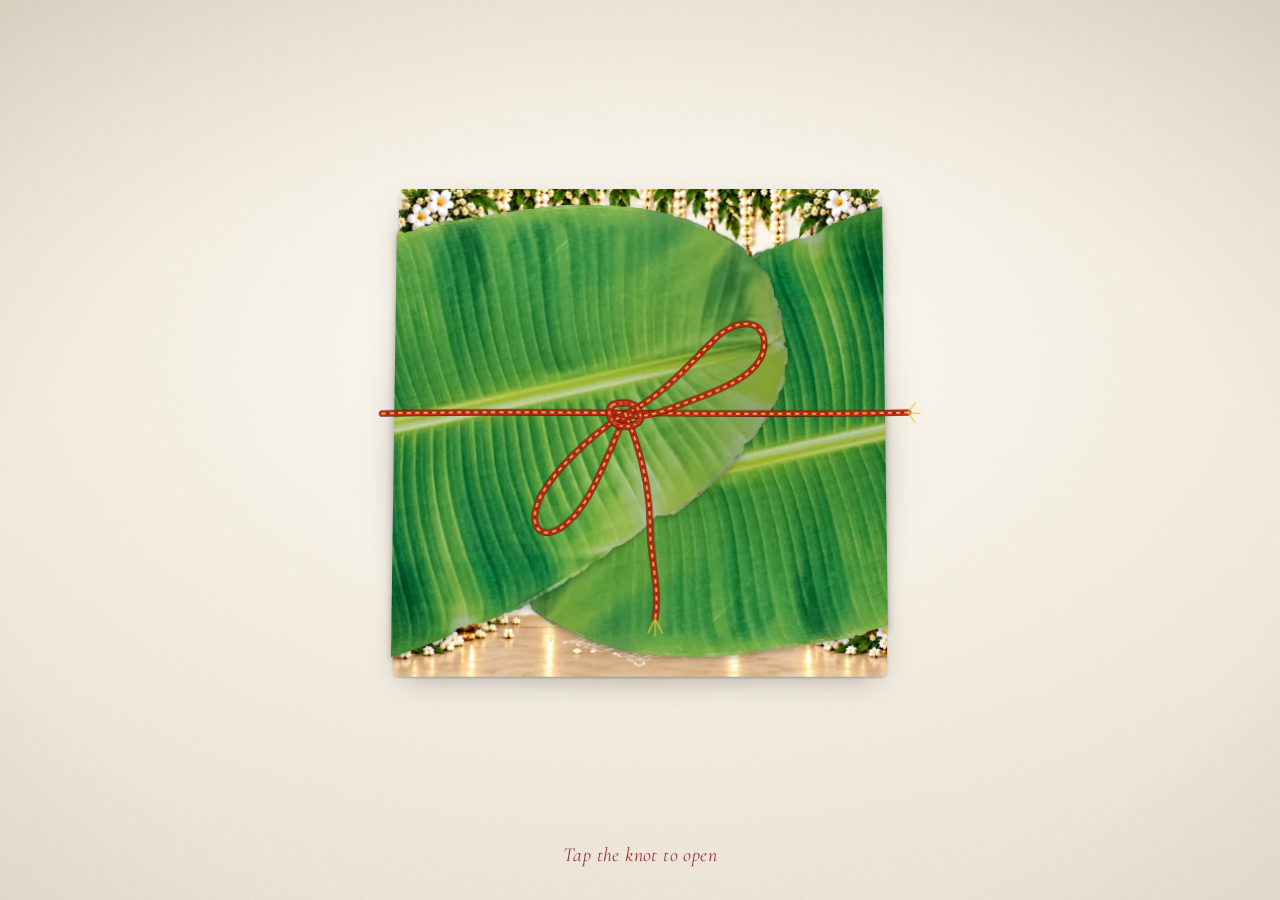
==== index.html @ e2e1586f "Banana-leaf wedding invitation Wrapped-leaf landing state with a red-and-yellow thread bow; tapping " ====
<!doctype html>
<html lang="en">
<head>
<meta charset="utf-8">
<meta name="viewport" content="width=device-width, initial-scale=1, viewport-fit=cover">
<title>Shruti &amp; Rahul · Wedding Invitation</title>
<meta name="description" content="Wedding invitation of Shruti and Rahul, Friday 20th November 2026, Sumati Gurjar Bhavan, Chembur, Mumbai">
<meta name="robots" content="noindex, nofollow, noarchive, nosnippet">
<meta name="theme-color" content="#efe7d8">
<link rel="icon" href="data:image/svg+xml,%3Csvg xmlns='http://www.w3.org/2000/svg' viewBox='0 0 100 100'%3E%3Ctext y='.9em' font-size='90'%3E%F0%9F%8C%BF%3C/text%3E%3C/svg%3E">
<link rel="preload" as="image" href="assets/lobe.webp">
<link rel="preload" as="image" href="assets/lobe_r.webp">
<link rel="preload" as="image" href="assets/card1.jpg">
<link rel="preconnect" href="https://fonts.googleapis.com">
<link rel="preconnect" href="https://fonts.gstatic.com" crossorigin>
<link href="https://fonts.googleapis.com/css2?family=Cormorant+Garamond:ital,wght@0,500;0,600;1,500&display=swap" rel="stylesheet">
<link rel="stylesheet" href="styles.css">
</head>
<body>

<main class="scene" id="scene">
  <div class="stage" id="stage">
    <div class="shadow" aria-hidden="true"></div>

    <div class="wrap" id="wrap" role="button" tabindex="0" aria-label="Open the invitation">
      <!-- banana leaf: base behind the card, two folding lobes -->
      <div class="leaf" aria-hidden="true">
        <div class="base"></div>
        <div class="flap flap-r" id="flapR"><img src="assets/lobe_r.webp" alt="" draggable="false"></div>
        <div class="flap flap-l" id="flapL"><img src="assets/lobe.webp" alt="" draggable="false"></div>
      </div>

      <!-- the invitation: card 1 on the front, card 2 on the back -->
      <div class="card" id="card">
        <div class="face front">
          <img src="assets/card1.jpg" draggable="false"
               alt="Smt. Mahalakshmi and Shri Ravinarayan request your gracious presence to celebrate and bless the wedding of their daughter Sow. Shruti (grand daughter of late Smt. Lakshmi and Shri P. N. Seshan, and late Smt. Alamelu and Shri C. N. Vaidyanathan) with Chi. Rahul (son of Smt. Usha and Shri Rangilal Jaiswal).">
        </div>
        <div class="face back">
          <img src="assets/card2.jpg" draggable="false" loading="lazy"
               alt="On Friday, 20th November 2026 at Sumati Gurjar Bhavan, Sant Vershaw Kakkaya Marg, opposite Sushrut Hospital, Swastik Park, Chembur, Mumbai 400071. Muhurtham: Abhijit Lagnam 12:15 to 1:00 pm. Reception: 6:30 pm to 10:00 pm. With best compliments from Rashmi and Shanker.">
        </div>
      </div>

      <!-- the red and yellow thread with its bow -->
      <svg class="tie" id="tie" viewBox="-300 0 1600 1000" aria-hidden="true" focusable="false">

        <g class="rope loose loose-l">
          <path class="rim"  d="M 0 468 C -60 470 -110 520 -150 560 C -200 610 -260 600 -270 640 C -280 690 -230 700 -200 660"/>
          <path class="red"  d="M 0 468 C -60 470 -110 520 -150 560 C -200 610 -260 600 -270 640 C -280 690 -230 700 -200 660"/>
          <path class="twist" d="M 0 468 C -60 470 -110 520 -150 560 C -200 610 -260 600 -270 640 C -280 690 -230 700 -200 660"/>
          <path class="twist2" d="M 0 468 C -60 470 -110 520 -150 560 C -200 610 -260 600 -270 640 C -280 690 -230 700 -200 660"/>
          <g class="fray" transform="translate(-200 660)">
            <path d="M0 0 l-14 24 M0 0 l2 30 M0 0 l16 22"/>
          </g>
        </g>

        <g class="rope loose loose-r">
          <path class="rim"  d="M 1000 472 C 1060 470 1100 430 1140 400 C 1190 360 1240 400 1230 450 C 1220 500 1180 520 1210 560"/>
          <path class="red"  d="M 1000 472 C 1060 470 1100 430 1140 400 C 1190 360 1240 400 1230 450 C 1220 500 1180 520 1210 560"/>
          <path class="twist" d="M 1000 472 C 1060 470 1100 430 1140 400 C 1190 360 1240 400 1230 450 C 1220 500 1180 520 1210 560"/>
          <path class="twist2" d="M 1000 472 C 1060 470 1100 430 1140 400 C 1190 360 1240 400 1230 450 C 1220 500 1180 520 1210 560"/>
          <g class="fray" transform="translate(1210 560)">
            <path d="M0 0 l-12 26 M0 0 l6 30 M0 0 l20 18"/>
          </g>
        </g>

        <g class="rope band">
          <path class="rim"  d="M -20 470 C 300 462 700 476 1040 468"/>
          <path class="red"  d="M -20 470 C 300 462 700 476 1040 468"/>
          <path class="twist" d="M -20 470 C 300 462 700 476 1040 468"/>
          <path class="twist2" d="M -20 470 C 300 462 700 476 1040 468"/>
          <g class="fray" transform="translate(1040 468)">
            <path d="M0 0 l16 -20 M0 0 l24 2 M0 0 l14 20"/>
          </g>
        </g>

        <g class="bow">
          <g class="rope loop loop-a">
            <path class="rim"  d="M 470 470 C 540 440 600 370 650 320 C 700 270 760 280 750 340 C 740 400 640 430 560 460 C 520 475 490 480 470 470"/>
            <path class="red"  d="M 470 470 C 540 440 600 370 650 320 C 700 270 760 280 750 340 C 740 400 640 430 560 460 C 520 475 490 480 470 470"/>
            <path class="twist" d="M 470 470 C 540 440 600 370 650 320 C 700 270 760 280 750 340 C 740 400 640 430 560 460 C 520 475 490 480 470 470"/>
          <path class="twist2" d="M 470 470 C 540 440 600 370 650 320 C 700 270 760 280 750 340 C 740 400 640 430 560 460 C 520 475 490 480 470 470"/>
          </g>
          <g class="rope loop loop-b">
            <path class="rim"  d="M 470 470 C 420 500 350 560 310 620 C 270 680 290 730 340 700 C 390 670 420 590 450 520 C 460 495 470 480 470 470"/>
            <path class="red"  d="M 470 470 C 420 500 350 560 310 620 C 270 680 290 730 340 700 C 390 670 420 590 450 520 C 460 495 470 480 470 470"/>
            <path class="twist" d="M 470 470 C 420 500 350 560 310 620 C 270 680 290 730 340 700 C 390 670 420 590 450 520 C 460 495 470 480 470 470"/>
          <path class="twist2" d="M 470 470 C 420 500 350 560 310 620 C 270 680 290 730 340 700 C 390 670 420 590 450 520 C 460 495 470 480 470 470"/>
          </g>
          <g class="rope tail">
            <path class="rim"  d="M 470 470 C 500 540 520 620 520 700 C 520 760 540 820 530 880"/>
            <path class="red"  d="M 470 470 C 500 540 520 620 520 700 C 520 760 540 820 530 880"/>
            <path class="twist" d="M 470 470 C 500 540 520 620 520 700 C 520 760 540 820 530 880"/>
          <path class="twist2" d="M 470 470 C 500 540 520 620 520 700 C 520 760 540 820 530 880"/>
            <g class="fray" transform="translate(530 880)">
              <path d="M0 0 l-14 28 M0 0 l0 34 M0 0 l14 28"/>
            </g>
          </g>
          <g class="rope knot">
            <path class="rim"  d="M 445 452 C 470 445 495 448 500 470 C 505 492 480 500 458 494 C 438 488 432 462 445 452 Z"/>
            <path class="red"  d="M 445 452 C 470 445 495 448 500 470 C 505 492 480 500 458 494 C 438 488 432 462 445 452 Z"/>
            <path class="twist" d="M 445 452 C 470 445 495 448 500 470 C 505 492 480 500 458 494 C 438 488 432 462 445 452 Z"/>
          <path class="twist2" d="M 445 452 C 470 445 495 448 500 470 C 505 492 480 500 458 494 C 438 488 432 462 445 452 Z"/>
          </g>
          <!-- generous invisible hit area over the bow -->
          <circle class="hit" cx="480" cy="480" r="260"/>
        </g>
      </svg>
    </div>
  </div>

  <p class="hint" id="hint" aria-live="polite">Tap the knot to open</p>

  <div class="controls" id="controls" hidden>
    <button type="button" class="btn" id="turnBtn">Turn the card over</button>
    <button type="button" class="btn ghost" id="closeBtn" aria-label="Wrap the invitation again">Wrap it again</button>
  </div>
</main>

<script src="main.js" defer></script>
</body>
</html>
---- styles.css ----
/* ------------------------------------------------------------------
   Banana-leaf wedding invitation
   The whole scene is sized from --w, the width of the (square) card.
   ------------------------------------------------------------------ */
:root {
  --w: min(88vw, 58vh);
  --leaf-top: 4%;
  --leaf-h: 92%;
  --flap-w: 86%;

  --paper: #efe7d8;
  --paper-2: #e6dcc8;
  --ink: #8d1a1f;
  --ink-soft: #6b4a3a;

  --t-flap: 1.15s;
  --ease-fold: cubic-bezier(.45, .05, .2, 1);
}
@media (min-aspect-ratio: 5/4) {
  :root { --w: min(38vw, 66vh); --flap-w: 80%; }
}
@media (min-aspect-ratio: 5/4) and (max-height: 520px) {
  :root { --w: min(38vw, 72vh); }
}

* { box-sizing: border-box; margin: 0; padding: 0; }
html, body { height: 100%; }
body {
  font-family: "Cormorant Garamond", "Iowan Old Style", Georgia, serif;
  color: var(--ink-soft);
  background-color: var(--paper);
  background-image:
    radial-gradient(120% 100% at 50% 40%, rgba(255, 252, 244, .9), rgba(255, 252, 244, 0) 60%),
    radial-gradient(90% 80% at 50% 60%, rgba(0, 0, 0, 0) 55%, rgba(80, 60, 30, .16) 100%),
    url("data:image/svg+xml;utf8,<svg xmlns='http://www.w3.org/2000/svg' width='220' height='220'><filter id='n'><feTurbulence type='fractalNoise' baseFrequency='.9' numOctaves='3' stitchTiles='stitch'/><feColorMatrix type='saturate' values='0'/></filter><rect width='220' height='220' filter='url(%23n)' opacity='.16'/></svg>");
  overflow: hidden;
  -webkit-font-smoothing: antialiased;
  -webkit-tap-highlight-color: transparent;
  user-select: none;
}

.scene {
  position: fixed; inset: 0;
  display: grid;
  grid-template-rows: 1fr auto auto;
  justify-items: center;
  align-items: center;
  padding: 3vh 0 2vh;
  gap: 1.2vh;
}

/* ---------- stage: perspective + entrance ---------- */
.stage {
  position: relative;
  width: var(--w);
  height: var(--w);
  perspective: calc(var(--w) * 3.2);
  perspective-origin: 50% 40%;
  opacity: 0;
  transform: translateY(4vh) scale(.94);
  animation: arrive 1.3s cubic-bezier(.2, .8, .2, 1) .15s forwards;
}
@keyframes arrive { to { opacity: 1; transform: none; } }

.shadow {
  position: absolute; left: 50%; top: 54%;
  width: 104%; height: 92%;
  transform: translate(-50%, -50%);
  border-radius: 50% / 40%;
  background: radial-gradient(ellipse at center, rgba(40, 30, 10, .42), rgba(40, 30, 10, .18) 55%, rgba(40, 30, 10, 0) 78%);
  filter: blur(calc(var(--w) * .035));
  transition: width var(--t-flap) var(--ease-fold) .35s, opacity .8s;
  pointer-events: none;
}
.open .shadow { width: 250%; opacity: .75; }

/* ---------- wrap: the 3D group ---------- */
.wrap {
  position: absolute; inset: 0;
  transform-style: preserve-3d;
  transform: rotateX(5deg);
  transition: transform 1s var(--ease-fold);
  cursor: pointer;
  outline: none;
}
.wrap:focus-visible { outline: 3px solid rgba(141, 26, 31, .5); outline-offset: 10px; }
.open .wrap { transform: rotateX(3deg); cursor: default; }

/* ---------- leaf ---------- */
.leaf {
  position: absolute;
  left: 0; right: 0;
  top: var(--leaf-top); height: var(--leaf-h);
  transform-style: preserve-3d;
}
.base {
  position: absolute; inset: 0;
  background: url("assets/base.jpg") center / cover no-repeat;
  border-radius: 2px 6px 3px 6px;
  box-shadow: 0 1px 0 rgba(0, 0, 0, .15);
  transform: translateZ(0);
}
.flap {
  position: absolute;
  top: 0; height: 100%;
  width: var(--flap-w);
  transform-style: preserve-3d;
  backface-visibility: visible;
  will-change: transform;
  transition: transform var(--t-flap) var(--ease-fold);
}
.flap img {
  position: absolute; inset: 0;
  width: 100%; height: 100%;
  display: block;
  object-fit: fill;
  filter: drop-shadow(0 2px 3px rgba(0, 0, 0, .28));
  pointer-events: none;
}
/* left lobe: lies outside on the left when open, hinged on the card's left edge */
.flap-l {
  left: calc(-1 * var(--flap-w));
  transform-origin: 100% 50%;
  transform: translateZ(20px) rotateY(180deg);
  transition-delay: .55s;               /* closing: it lands last, on top */
}
/* right lobe: lies outside on the right when open, hinged on the card's right edge */
.flap-r {
  left: 100%;
  transform-origin: 0 50%;
  transform: translateZ(14px) rotateY(-180deg);
  transition-delay: 0s;
}
.open .flap-l { transform: translateZ(20px) rotateY(0deg);  transition-delay: 0s; }
.open .flap-r { transform: translateZ(14px) rotateY(0deg);  transition-delay: .6s; }

/* slight shading so the folded lobes read as the underside catching less light */
.flap::after {
  content: "";
  position: absolute; inset: 0;
  background: linear-gradient(90deg, rgba(0, 0, 0, .18), rgba(0, 0, 0, 0) 45%);
  opacity: 1;
  transition: opacity var(--t-flap) ease;
  pointer-events: none;
  -webkit-mask: url("assets/lobe.webp") center / 100% 100% no-repeat;
          mask: url("assets/lobe.webp") center / 100% 100% no-repeat;
}
.flap-r::after {
  background: linear-gradient(270deg, rgba(0, 0, 0, .18), rgba(0, 0, 0, 0) 45%);
  -webkit-mask-image: url("assets/lobe_r.webp");
          mask-image: url("assets/lobe_r.webp");
}
.open .flap::after { opacity: 0; }

/* ---------- card ---------- */
.card {
  position: absolute; inset: 0;
  transform-style: preserve-3d;
  transform: translateZ(6px);
  border-radius: 6px;
  cursor: default;
}
.open .card { cursor: pointer; }
.face {
  position: absolute; inset: 0;
  border-radius: 6px;
  overflow: hidden;
  background: #fbf6ec;
  box-shadow: 0 1px 2px rgba(0, 0, 0, .25), 0 10px 30px -12px rgba(0, 0, 0, .35);
  backface-visibility: hidden;
  -webkit-backface-visibility: hidden;
}
.face img { display: block; width: 100%; height: 100%; object-fit: cover; }
.face.front { transform: translateZ(1px); }
.face.back  { transform: rotateY(180deg) translateZ(1px); }

/* ---------- thread ---------- */
.tie {
  position: absolute;
  top: 0; height: 100%;
  left: -30%; width: 160%;
  overflow: visible;
  transform: translateZ(32px);
  pointer-events: none;
}
.tie .hit { fill: transparent; pointer-events: all; cursor: pointer; }
.open .tie .hit, .untied .tie .hit { pointer-events: none; }

.rope path { fill: none; stroke-linecap: round; stroke-linejoin: round; }
/* stroke widths are in viewBox units (1000 = card width) so the cord scales with the card */
.rope .rim   { stroke: #5e120c; stroke-width: 13; opacity: .85; }
.rope .red   { stroke: #c22a1c; stroke-width: 9.5; }
.rope .twist { stroke: #f3c23a; stroke-width: 3.6; stroke-dasharray: 6 11; opacity: .95; }
.rope .twist2 { stroke: #8e1c12; stroke-width: 3.2; stroke-dasharray: 5 12; stroke-dashoffset: 8; opacity: .8; }
.rope.knot .rim { stroke-width: 15; }
.rope.knot .red { stroke-width: 11; }
.rope.knot .twist { stroke-dasharray: 4 9; }
.fray path { stroke: #c22a1c; stroke-width: 2.6; opacity: .9; }
.fray path:nth-child(1) { stroke: #f3c23a; }

/* the loose ends lie on the table beside the leaf: hidden while tied */
.loose { opacity: 0; transition: opacity .5s ease; }

/* untie choreography (all timings relative to the click) */
.bow { transform-box: fill-box; }
.loop { transform-origin: 470px 470px; transition: transform .55s cubic-bezier(.6, 0, .9, .4), opacity .3s ease .35s; }
.loop-b { transition-delay: .08s, .4s; }
.tail  { transform-origin: 470px 470px; transition: transform .6s cubic-bezier(.3, .6, .4, 1) .25s, opacity .35s ease .55s; }
.knot  { transform-origin: 470px 470px; transition: transform .45s ease .35s, opacity .3s ease .55s; }
.band  { transition: transform .7s cubic-bezier(.4, .2, .6, 1) .6s, opacity .5s ease .85s; }

.untied .loop   { transform: scale(.04) rotate(-25deg); opacity: 0; }
.untied .loop-b { transform: scale(.04) rotate(30deg); }
.untied .tail   { transform: translate(60px, 150px) rotate(-18deg); opacity: 0; }
.untied .knot   { transform: scale(.2); opacity: 0; }
.untied .band   { transform: translateY(85px) rotate(1.6deg); opacity: 0; }
.untied .loose  { opacity: 1; transition-delay: .75s; }
.open .tie { transform: translateZ(1px); transition: transform 0s linear .1s; }

/* ---------- hint + controls ---------- */
.hint {
  font-size: clamp(16px, 2.2vh, 22px);
  font-style: italic;
  letter-spacing: .02em;
  color: var(--ink);
  opacity: 0;
  animation: fadein .8s ease 1.4s forwards;
  transition: opacity .4s ease;
  min-height: 1.4em;
  text-align: center;
  padding: 0 16px;
}
@keyframes fadein { to { opacity: .85; } }
.hint.is-hidden { opacity: 0 !important; }

.controls {
  display: flex; gap: 12px; flex-wrap: wrap; justify-content: center;
  opacity: 0; transform: translateY(6px);
  transition: opacity .6s ease, transform .6s ease;
  padding: 0 16px;
}
.controls.is-visible { opacity: 1; transform: none; }
.controls[hidden] { display: none; }
.btn {
  font: inherit;
  font-size: clamp(15px, 2vh, 19px);
  font-weight: 600;
  letter-spacing: .04em;
  color: #fff8ee;
  background: linear-gradient(180deg, #a5221f, #7f1414);
  border: 1px solid rgba(255, 220, 160, .45);
  border-radius: 999px;
  padding: .55em 1.5em;
  cursor: pointer;
  box-shadow: 0 6px 16px -8px rgba(90, 10, 10, .7), inset 0 1px 0 rgba(255, 255, 255, .25);
  transition: transform .15s ease, box-shadow .15s ease;
}
.btn:hover { transform: translateY(-1px); box-shadow: 0 10px 20px -10px rgba(90, 10, 10, .8), inset 0 1px 0 rgba(255, 255, 255, .25); }
.btn:active { transform: translateY(0); }
.btn.ghost {
  color: var(--ink);
  background: rgba(255, 255, 255, .35);
  border-color: rgba(141, 26, 31, .35);
  box-shadow: none;
}
.btn:focus-visible { outline: 3px solid rgba(141, 26, 31, .45); outline-offset: 3px; }

/* ---------- motion preferences ---------- */
@media (prefers-reduced-motion: reduce) {
  .stage { animation-duration: .01s; animation-delay: 0s; }
  .flap, .shadow, .wrap, .loop, .tail, .knot, .band, .loose { transition-duration: .01s !important; transition-delay: 0s !important; }
  .hint { animation-delay: 0s; animation-duration: .01s; }
}
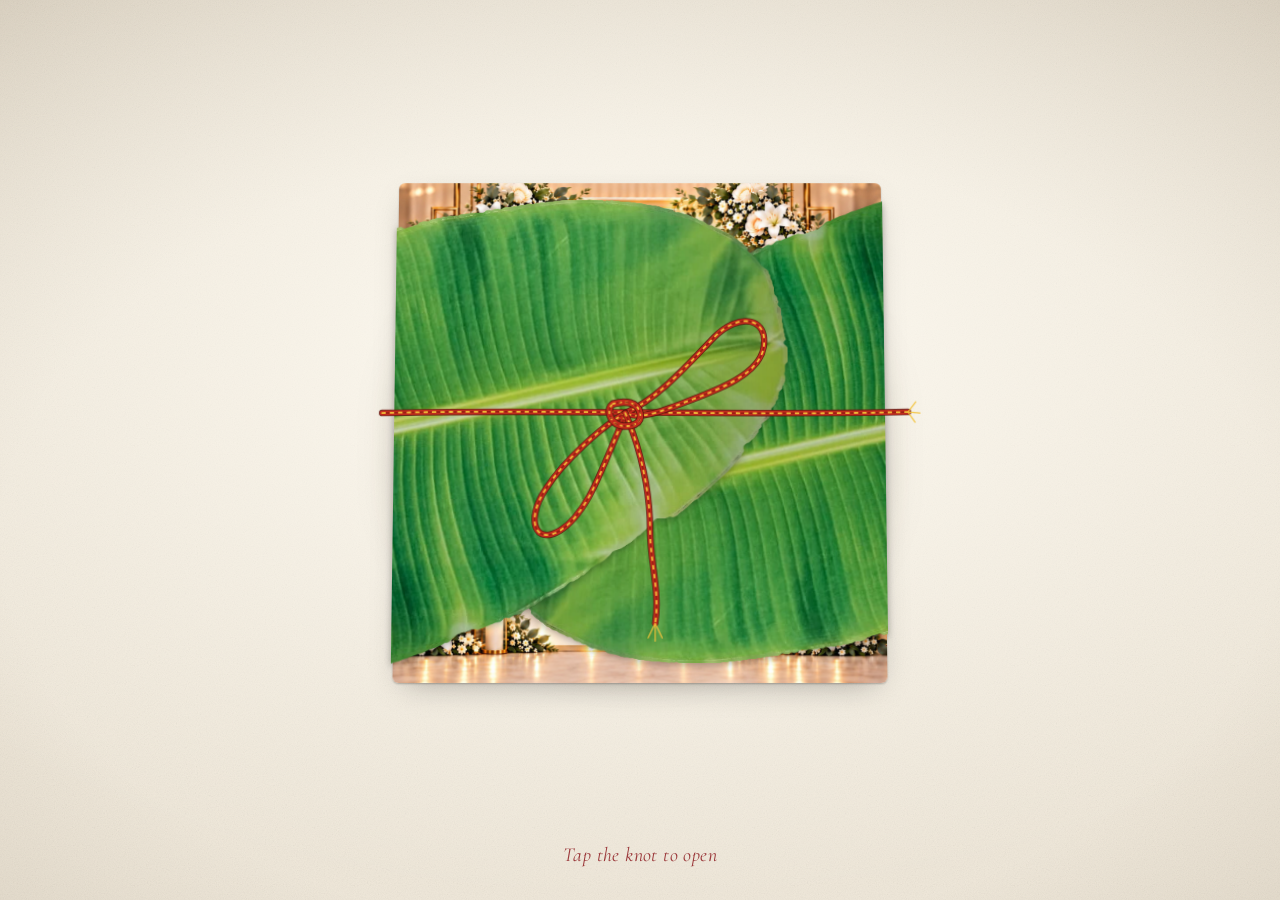
==== commit 2e2674ab: "Use the finished page 1 and page 2 artwork as the card faces Both faces are now the designer's recep" ====
--- a/index.html
+++ b/index.html
@@ -4,7 +4,7 @@
 <meta charset="utf-8">
 <meta name="viewport" content="width=device-width, initial-scale=1, viewport-fit=cover">
 <title>Shruti &amp; Rahul · Wedding Invitation</title>
-<meta name="description" content="Wedding invitation of Shruti and Rahul, Friday 20th November 2026, Sumati Gurjar Bhavan, Chembur, Mumbai">
+<meta name="description" content="Wedding reception invitation of Shruti and Rahul, Friday 20th November 2026, Sumati Gurjar Bhavan, Chembur, Mumbai">
 <meta name="robots" content="noindex, nofollow, noarchive, nosnippet">
 <meta name="theme-color" content="#efe7d8">
 <link rel="icon" href="data:image/svg+xml,%3Csvg xmlns='http://www.w3.org/2000/svg' viewBox='0 0 100 100'%3E%3Ctext y='.9em' font-size='90'%3E%F0%9F%8C%BF%3C/text%3E%3C/svg%3E">
@@ -34,16 +34,16 @@
       <div class="card" id="card">
         <div class="face front">
           <img src="assets/card1.jpg" draggable="false"
-               alt="Smt. Mahalakshmi and Shri Ravinarayan request your gracious presence to celebrate and bless the wedding of their daughter Sow. Shruti (grand daughter of late Smt. Lakshmi and Shri P. N. Seshan, and late Smt. Alamelu and Shri C. N. Vaidyanathan) with Chi. Rahul (son of Smt. Usha and Shri Rangilal Jaiswal).">
+               alt="Smt. Mahalakshmi and Shri Ravinarayan request your gracious presence to celebrate the wedding reception of their daughter Sow. Shruti (grand daughter of late Smt. Lakshmi and Shri P. N. Seshan, and late Smt. Alamelu and Shri C. N. Vaidyanathan) with Chi. Rahul (son of Smt. Usha and Shri Rangilal Jaiswal).">
         </div>
         <div class="face back">
           <img src="assets/card2.jpg" draggable="false" loading="lazy"
-               alt="On Friday, 20th November 2026 at Sumati Gurjar Bhavan, Sant Vershaw Kakkaya Marg, opposite Sushrut Hospital, Swastik Park, Chembur, Mumbai 400071. Muhurtham: Abhijit Lagnam 12:15 to 1:00 pm. Reception: 6:30 pm to 10:00 pm. With best compliments from Rashmi and Shanker.">
+               alt="Friday, 20th November 2026 at Sumati Gurjar Bhavan, Sant Vershaw Kakkaya Marg, opposite Sushrut Hospital, Swastik Park, Chembur, Mumbai 400071. Reception 6:30 pm to 10:00 pm. With best compliments from Rashmi and Shanker.">
         </div>
       </div>
 
       <!-- the red and yellow thread with its bow -->
-      <svg class="tie" id="tie" viewBox="-300 0 1600 1000" aria-hidden="true" focusable="false">
+      <svg class="tie" id="tie" viewBox="-300 0 1600 1000" preserveAspectRatio="none" aria-hidden="true" focusable="false">
 
         <g class="rope loose loose-l">
           <path class="rim"  d="M 0 468 C -60 470 -110 520 -150 560 C -200 610 -260 600 -270 640 C -280 690 -230 700 -200 660"/>
--- a/styles.css
+++ b/styles.css
@@ -53,7 +53,7 @@
 .stage {
   position: relative;
   width: var(--w);
-  height: var(--w);
+  height: calc(var(--w) * 1.024);        /* the artwork is 1240 x 1270 */
   perspective: calc(var(--w) * 3.2);
   perspective-origin: 50% 40%;
   opacity: 0;
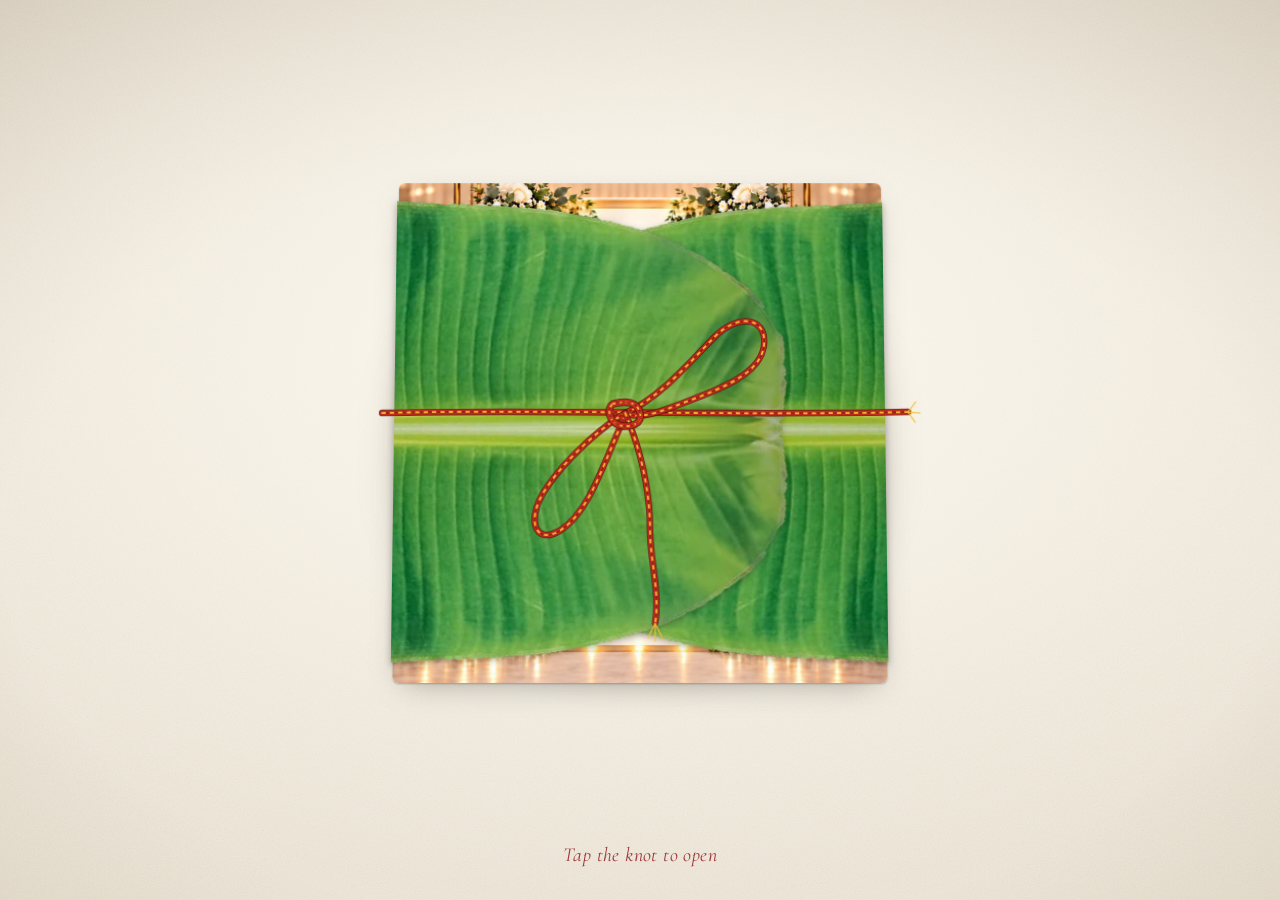
==== commit 0b1ffd1d: "Split into three invitations: reception, muhurtham-reception, muhurtham The single page becomes thre" ====
--- a/index.html
+++ b/index.html
@@ -2,122 +2,13 @@
 <html lang="en">
 <head>
 <meta charset="utf-8">
-<meta name="viewport" content="width=device-width, initial-scale=1, viewport-fit=cover">
-<title>Shruti &amp; Rahul · Wedding Invitation</title>
-<meta name="description" content="Wedding reception invitation of Shruti and Rahul, Friday 20th November 2026, Sumati Gurjar Bhavan, Chembur, Mumbai">
 <meta name="robots" content="noindex, nofollow, noarchive, nosnippet">
-<meta name="theme-color" content="#efe7d8">
-<link rel="icon" href="data:image/svg+xml,%3Csvg xmlns='http://www.w3.org/2000/svg' viewBox='0 0 100 100'%3E%3Ctext y='.9em' font-size='90'%3E%F0%9F%8C%BF%3C/text%3E%3C/svg%3E">
-<link rel="preload" as="image" href="assets/lobe.webp">
-<link rel="preload" as="image" href="assets/lobe_r.webp">
-<link rel="preload" as="image" href="assets/card1.jpg">
-<link rel="preconnect" href="https://fonts.googleapis.com">
-<link rel="preconnect" href="https://fonts.gstatic.com" crossorigin>
-<link href="https://fonts.googleapis.com/css2?family=Cormorant+Garamond:ital,wght@0,500;0,600;1,500&display=swap" rel="stylesheet">
-<link rel="stylesheet" href="styles.css">
+<meta http-equiv="refresh" content="0; url=reception/">
+<title>Shruti &amp; Rahul</title>
+<link rel="canonical" href="reception/">
 </head>
 <body>
-
-<main class="scene" id="scene">
-  <div class="stage" id="stage">
-    <div class="shadow" aria-hidden="true"></div>
-
-    <div class="wrap" id="wrap" role="button" tabindex="0" aria-label="Open the invitation">
-      <!-- banana leaf: base behind the card, two folding lobes -->
-      <div class="leaf" aria-hidden="true">
-        <div class="base"></div>
-        <div class="flap flap-r" id="flapR"><img src="assets/lobe_r.webp" alt="" draggable="false"></div>
-        <div class="flap flap-l" id="flapL"><img src="assets/lobe.webp" alt="" draggable="false"></div>
-      </div>
-
-      <!-- the invitation: card 1 on the front, card 2 on the back -->
-      <div class="card" id="card">
-        <div class="face front">
-          <img src="assets/card1.jpg" draggable="false"
-               alt="Smt. Mahalakshmi and Shri Ravinarayan request your gracious presence to celebrate the wedding reception of their daughter Sow. Shruti (grand daughter of late Smt. Lakshmi and Shri P. N. Seshan, and late Smt. Alamelu and Shri C. N. Vaidyanathan) with Chi. Rahul (son of Smt. Usha and Shri Rangilal Jaiswal).">
-        </div>
-        <div class="face back">
-          <img src="assets/card2.jpg" draggable="false" loading="lazy"
-               alt="Friday, 20th November 2026 at Sumati Gurjar Bhavan, Sant Vershaw Kakkaya Marg, opposite Sushrut Hospital, Swastik Park, Chembur, Mumbai 400071. Reception 6:30 pm to 10:00 pm. With best compliments from Rashmi and Shanker.">
-        </div>
-      </div>
-
-      <!-- the red and yellow thread with its bow -->
-      <svg class="tie" id="tie" viewBox="-300 0 1600 1000" preserveAspectRatio="none" aria-hidden="true" focusable="false">
-
-        <g class="rope loose loose-l">
-          <path class="rim"  d="M 0 468 C -60 470 -110 520 -150 560 C -200 610 -260 600 -270 640 C -280 690 -230 700 -200 660"/>
-          <path class="red"  d="M 0 468 C -60 470 -110 520 -150 560 C -200 610 -260 600 -270 640 C -280 690 -230 700 -200 660"/>
-          <path class="twist" d="M 0 468 C -60 470 -110 520 -150 560 C -200 610 -260 600 -270 640 C -280 690 -230 700 -200 660"/>
-          <path class="twist2" d="M 0 468 C -60 470 -110 520 -150 560 C -200 610 -260 600 -270 640 C -280 690 -230 700 -200 660"/>
-          <g class="fray" transform="translate(-200 660)">
-            <path d="M0 0 l-14 24 M0 0 l2 30 M0 0 l16 22"/>
-          </g>
-        </g>
-
-        <g class="rope loose loose-r">
-          <path class="rim"  d="M 1000 472 C 1060 470 1100 430 1140 400 C 1190 360 1240 400 1230 450 C 1220 500 1180 520 1210 560"/>
-          <path class="red"  d="M 1000 472 C 1060 470 1100 430 1140 400 C 1190 360 1240 400 1230 450 C 1220 500 1180 520 1210 560"/>
-          <path class="twist" d="M 1000 472 C 1060 470 1100 430 1140 400 C 1190 360 1240 400 1230 450 C 1220 500 1180 520 1210 560"/>
-          <path class="twist2" d="M 1000 472 C 1060 470 1100 430 1140 400 C 1190 360 1240 400 1230 450 C 1220 500 1180 520 1210 560"/>
-          <g class="fray" transform="translate(1210 560)">
-            <path d="M0 0 l-12 26 M0 0 l6 30 M0 0 l20 18"/>
-          </g>
-        </g>
-
-        <g class="rope band">
-          <path class="rim"  d="M -20 470 C 300 462 700 476 1040 468"/>
-          <path class="red"  d="M -20 470 C 300 462 700 476 1040 468"/>
-          <path class="twist" d="M -20 470 C 300 462 700 476 1040 468"/>
-          <path class="twist2" d="M -20 470 C 300 462 700 476 1040 468"/>
-          <g class="fray" transform="translate(1040 468)">
-            <path d="M0 0 l16 -20 M0 0 l24 2 M0 0 l14 20"/>
-          </g>
-        </g>
-
-        <g class="bow">
-          <g class="rope loop loop-a">
-            <path class="rim"  d="M 470 470 C 540 440 600 370 650 320 C 700 270 760 280 750 340 C 740 400 640 430 560 460 C 520 475 490 480 470 470"/>
-            <path class="red"  d="M 470 470 C 540 440 600 370 650 320 C 700 270 760 280 750 340 C 740 400 640 430 560 460 C 520 475 490 480 470 470"/>
-            <path class="twist" d="M 470 470 C 540 440 600 370 650 320 C 700 270 760 280 750 340 C 740 400 640 430 560 460 C 520 475 490 480 470 470"/>
-          <path class="twist2" d="M 470 470 C 540 440 600 370 650 320 C 700 270 760 280 750 340 C 740 400 640 430 560 460 C 520 475 490 480 470 470"/>
-          </g>
-          <g class="rope loop loop-b">
-            <path class="rim"  d="M 470 470 C 420 500 350 560 310 620 C 270 680 290 730 340 700 C 390 670 420 590 450 520 C 460 495 470 480 470 470"/>
-            <path class="red"  d="M 470 470 C 420 500 350 560 310 620 C 270 680 290 730 340 700 C 390 670 420 590 450 520 C 460 495 470 480 470 470"/>
-            <path class="twist" d="M 470 470 C 420 500 350 560 310 620 C 270 680 290 730 340 700 C 390 670 420 590 450 520 C 460 495 470 480 470 470"/>
-          <path class="twist2" d="M 470 470 C 420 500 350 560 310 620 C 270 680 290 730 340 700 C 390 670 420 590 450 520 C 460 495 470 480 470 470"/>
-          </g>
-          <g class="rope tail">
-            <path class="rim"  d="M 470 470 C 500 540 520 620 520 700 C 520 760 540 820 530 880"/>
-            <path class="red"  d="M 470 470 C 500 540 520 620 520 700 C 520 760 540 820 530 880"/>
-            <path class="twist" d="M 470 470 C 500 540 520 620 520 700 C 520 760 540 820 530 880"/>
-          <path class="twist2" d="M 470 470 C 500 540 520 620 520 700 C 520 760 540 820 530 880"/>
-            <g class="fray" transform="translate(530 880)">
-              <path d="M0 0 l-14 28 M0 0 l0 34 M0 0 l14 28"/>
-            </g>
-          </g>
-          <g class="rope knot">
-            <path class="rim"  d="M 445 452 C 470 445 495 448 500 470 C 505 492 480 500 458 494 C 438 488 432 462 445 452 Z"/>
-            <path class="red"  d="M 445 452 C 470 445 495 448 500 470 C 505 492 480 500 458 494 C 438 488 432 462 445 452 Z"/>
-            <path class="twist" d="M 445 452 C 470 445 495 448 500 470 C 505 492 480 500 458 494 C 438 488 432 462 445 452 Z"/>
-          <path class="twist2" d="M 445 452 C 470 445 495 448 500 470 C 505 492 480 500 458 494 C 438 488 432 462 445 452 Z"/>
-          </g>
-          <!-- generous invisible hit area over the bow -->
-          <circle class="hit" cx="480" cy="480" r="260"/>
-        </g>
-      </svg>
-    </div>
-  </div>
-
-  <p class="hint" id="hint" aria-live="polite">Tap the knot to open</p>
-
-  <div class="controls" id="controls" hidden>
-    <button type="button" class="btn" id="turnBtn">Turn the card over</button>
-    <button type="button" class="btn ghost" id="closeBtn" aria-label="Wrap the invitation again">Wrap it again</button>
-  </div>
-</main>
-
-<script src="main.js" defer></script>
+<p>Redirecting to the <a href="reception/">invitation</a>…</p>
+<script>location.replace('reception/' + location.search);</script>
 </body>
 </html>
